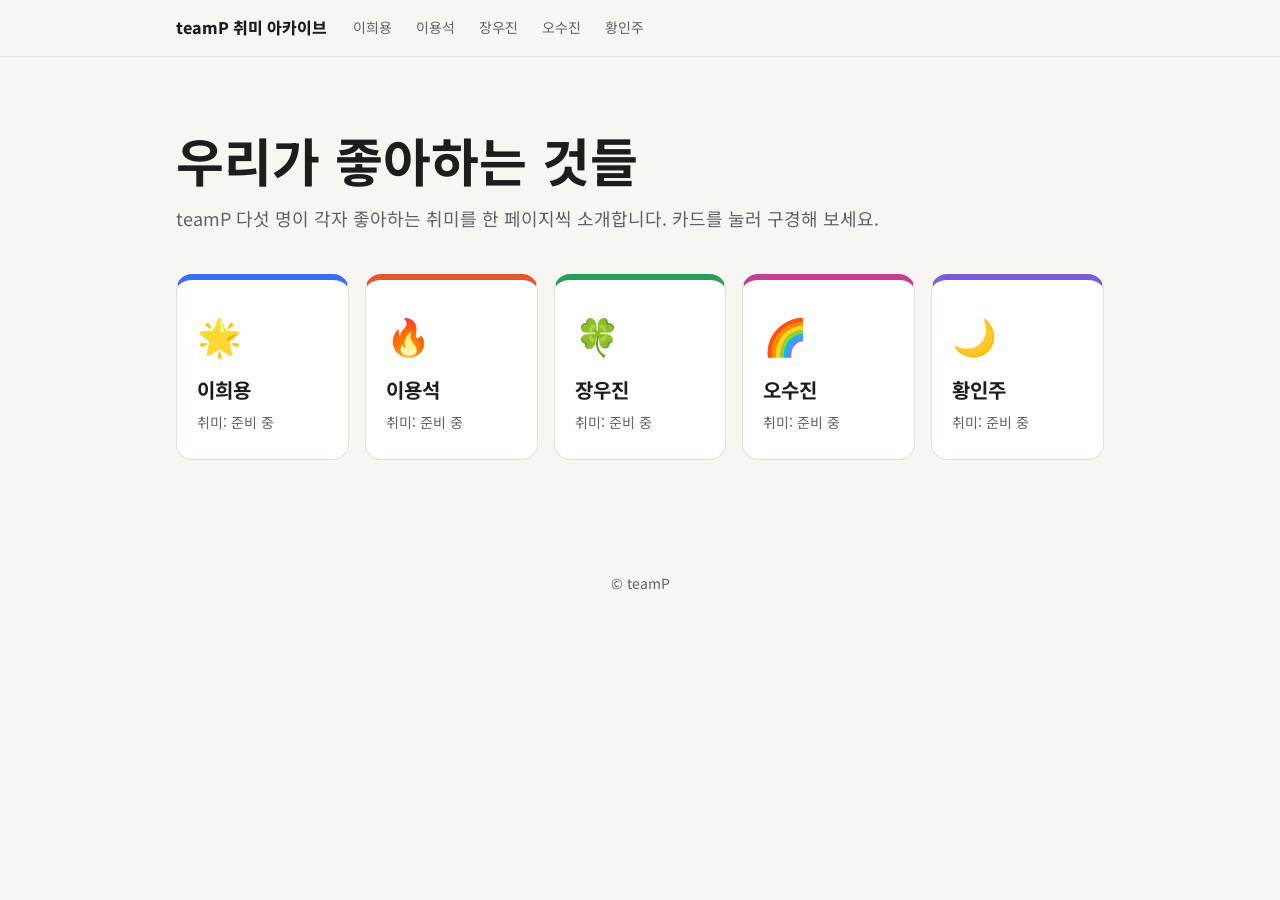
==== index.html @ 90392f4c "teamP 취미 아카이브 뼈대: 홈 + 팀원 5명 개인 페이지 Co-Authored-By: Claude Opus 5.5 <noreply@anthropic.com>" ====
<!doctype html>
<html lang="ko">
<head>
  <meta charset="utf-8">
  <meta name="viewport" content="width=device-width, initial-scale=1">
  <title>teamP 취미 아카이브</title>
  <link rel="preconnect" href="https://fonts.googleapis.com">
  <link rel="stylesheet" href="https://fonts.googleapis.com/css2?family=Noto+Sans+KR:wght@400;700;800&display=swap">
  <link rel="stylesheet" href="assets/base.css">
</head>
<body>
  <header class="topbar">
    <div class="wrap">
      <a class="logo" href="index.html" aria-current="page">teamP 취미 아카이브</a>
      <nav>
        <a href="members/lee-heeyong/index.html">이희용</a>
        <a href="members/lee-yongseok/index.html">이용석</a>
        <a href="members/jang-woojin/index.html">장우진</a>
        <a href="members/oh-sujin/index.html">오수진</a>
        <a href="members/hwang-inju/index.html">황인주</a>
      </nav>
    </div>
  </header>

  <main class="wrap">
    <section class="home-hero">
      <h1>우리가 좋아하는 것들</h1>
      <p>teamP 다섯 명이 각자 좋아하는 취미를 한 페이지씩 소개합니다. 카드를 눌러 구경해 보세요.</p>
    </section>

    <!-- 카드의 '취미: 준비 중' 은 각자 자기 카드만 고쳐 주세요 -->
    <section class="cards">
      <a class="card" href="members/lee-heeyong/index.html" style="--accent: #3b6cf6">
        <div class="emoji">🌟</div>
        <h2>이희용</h2>
        <p>취미: 준비 중</p>
      </a>
      <a class="card" href="members/lee-yongseok/index.html" style="--accent: #e4572e">
        <div class="emoji">🔥</div>
        <h2>이용석</h2>
        <p>취미: 준비 중</p>
      </a>
      <a class="card" href="members/jang-woojin/index.html" style="--accent: #2a9d5c">
        <div class="emoji">🍀</div>
        <h2>장우진</h2>
        <p>취미: 준비 중</p>
      </a>
      <a class="card" href="members/oh-sujin/index.html" style="--accent: #c2408f">
        <div class="emoji">🌈</div>
        <h2>오수진</h2>
        <p>취미: 준비 중</p>
      </a>
      <a class="card" href="members/hwang-inju/index.html" style="--accent: #7b5cd6">
        <div class="emoji">🌙</div>
        <h2>황인주</h2>
        <p>취미: 준비 중</p>
      </a>
    </section>
  </main>

  <footer class="footer">© teamP</footer>
</body>
</html>
---- assets/base.css ----
/* 모든 페이지가 같이 쓰는 기본 스타일 (공용 파일이라 수정 전에 팀에 공유해 주세요)
   개인 페이지 꾸미기는 members/<내 폴더>/style.css 에서 하면 됩니다. */
:root {
  --bg: #f7f6f2;
  --surface: #ffffff;
  --text: #1d1d1f;
  --muted: #5f6368;
  --line: #e3e1da;
  --accent: #3b6cf6;
  --accent-soft: color-mix(in srgb, var(--accent) 14%, var(--surface));
  --radius: 16px;
  --font: "Noto Sans KR", system-ui, -apple-system, "Segoe UI", sans-serif;
}

@media (prefers-color-scheme: dark) {
  :root {
    --bg: #121214;
    --surface: #1c1c20;
    --text: #f2f2f2;
    --muted: #a0a0a8;
    --line: #2c2c32;
  }
}

* { box-sizing: border-box; }

body {
  margin: 0;
  background: var(--bg);
  color: var(--text);
  font-family: var(--font);
  line-height: 1.7;
}

a { color: var(--accent); }
img { max-width: 100%; display: block; }

.wrap {
  max-width: 960px;
  margin: 0 auto;
  padding: 0 16px;
}

/* ---------- 상단 메뉴 ---------- */
.topbar {
  position: sticky;
  top: 0;
  z-index: 10;
  background: color-mix(in srgb, var(--bg) 88%, transparent);
  backdrop-filter: blur(8px);
  border-bottom: 1px solid var(--line);
}
.topbar .wrap {
  display: flex;
  align-items: center;
  gap: 16px;
  height: 56px;
  overflow-x: auto;
}
.topbar .logo {
  font-weight: 800;
  color: var(--text);
  text-decoration: none;
  white-space: nowrap;
}
.topbar nav { display: flex; gap: 4px; }
.topbar nav a {
  color: var(--muted);
  text-decoration: none;
  padding: 6px 10px;
  border-radius: 999px;
  font-size: 14px;
  white-space: nowrap;
}
.topbar nav a:hover { color: var(--text); background: var(--surface); }
.topbar nav a[aria-current="page"] { color: var(--accent); background: var(--accent-soft); font-weight: 700; }

/* ---------- 홈 ---------- */
.home-hero { padding: 72px 0 40px; }
.home-hero h1 { font-size: clamp(32px, 6vw, 52px); line-height: 1.2; margin: 0 0 12px; }
.home-hero p { color: var(--muted); font-size: 18px; margin: 0; }

.cards {
  display: grid;
  grid-template-columns: repeat(auto-fill, minmax(170px, 1fr));
  gap: 16px;
  padding-bottom: 72px;
}
.card {
  display: block;
  padding: 24px 20px;
  background: var(--surface);
  border: 1px solid var(--line);
  border-top: 6px solid var(--accent);
  border-radius: var(--radius);
  color: var(--text);
  text-decoration: none;
  transition: transform 0.15s, box-shadow 0.15s;
}
.card:hover { transform: translateY(-4px); box-shadow: 0 10px 24px rgba(0, 0, 0, 0.08); }
.card .emoji { font-size: 36px; }
.card h2 { margin: 8px 0 4px; font-size: 20px; }
.card p { margin: 0; color: var(--muted); font-size: 14px; }

/* ---------- 개인 페이지 ---------- */
.hero {
  padding: 64px 0 40px;
  text-align: center;
}
.hero .emoji { font-size: 64px; }
.hero h1 { margin: 8px 0; font-size: clamp(30px, 6vw, 46px); }
.hero .hobby {
  display: inline-block;
  margin: 0 0 12px;
  padding: 6px 16px;
  border-radius: 999px;
  background: var(--accent-soft);
  color: var(--accent);
  font-weight: 700;
}
.hero .intro { color: var(--muted); margin: 0; }

.section {
  background: var(--surface);
  border: 1px solid var(--line);
  border-radius: var(--radius);
  padding: 24px;
  margin-bottom: 20px;
}
.section h2 { margin: 0 0 12px; font-size: 20px; }
.section h2::before { content: ""; display: inline-block; width: 6px; height: 18px; margin-right: 10px; border-radius: 3px; background: var(--accent); vertical-align: -2px; }

.gallery {
  display: grid;
  grid-template-columns: repeat(auto-fill, minmax(200px, 1fr));
  gap: 12px;
}
.gallery figure { margin: 0; }
.gallery .placeholder,
.gallery img {
  aspect-ratio: 4 / 3;
  width: 100%;
  object-fit: cover;
  border-radius: 12px;
}
.gallery .placeholder {
  display: grid;
  place-items: center;
  background: var(--accent-soft);
  color: var(--muted);
  font-size: 14px;
}
.gallery figcaption { margin-top: 6px; font-size: 14px; color: var(--muted); }

.footer {
  padding: 40px 0;
  text-align: center;
  color: var(--muted);
  font-size: 14px;
}
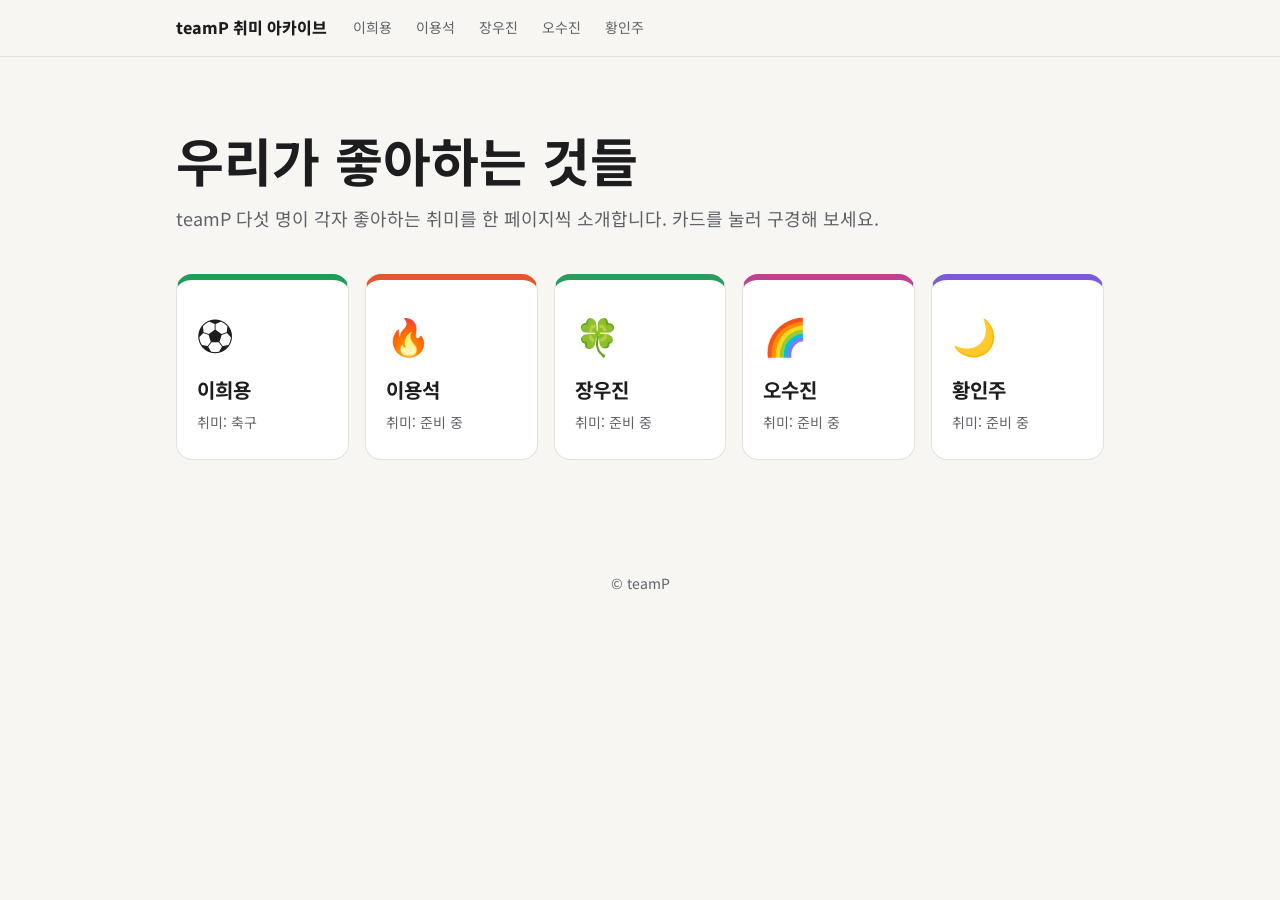
==== commit 0c1add56: "이희용 페이지: 축구 테마로 꾸미기 - 좋아하는 이유 카드 3개, 4-3-3 포메이션 축구장 그림, 입문자 추천 리스트 - 잔디 초록 테마와 튀어 오르는 공 애니메이션 - 홈 카드" ====
--- a/index.html
+++ b/index.html
@@ -30,10 +30,10 @@
 
     <!-- 카드의 '취미: 준비 중' 은 각자 자기 카드만 고쳐 주세요 -->
     <section class="cards">
-      <a class="card" href="members/lee-heeyong/index.html" style="--accent: #3b6cf6">
-        <div class="emoji">🌟</div>
+      <a class="card" href="members/lee-heeyong/index.html" style="--accent: #1f9d55">
+        <div class="emoji">⚽</div>
         <h2>이희용</h2>
-        <p>취미: 준비 중</p>
+        <p>취미: 축구</p>
       </a>
       <a class="card" href="members/lee-yongseok/index.html" style="--accent: #e4572e">
         <div class="emoji">🔥</div>
